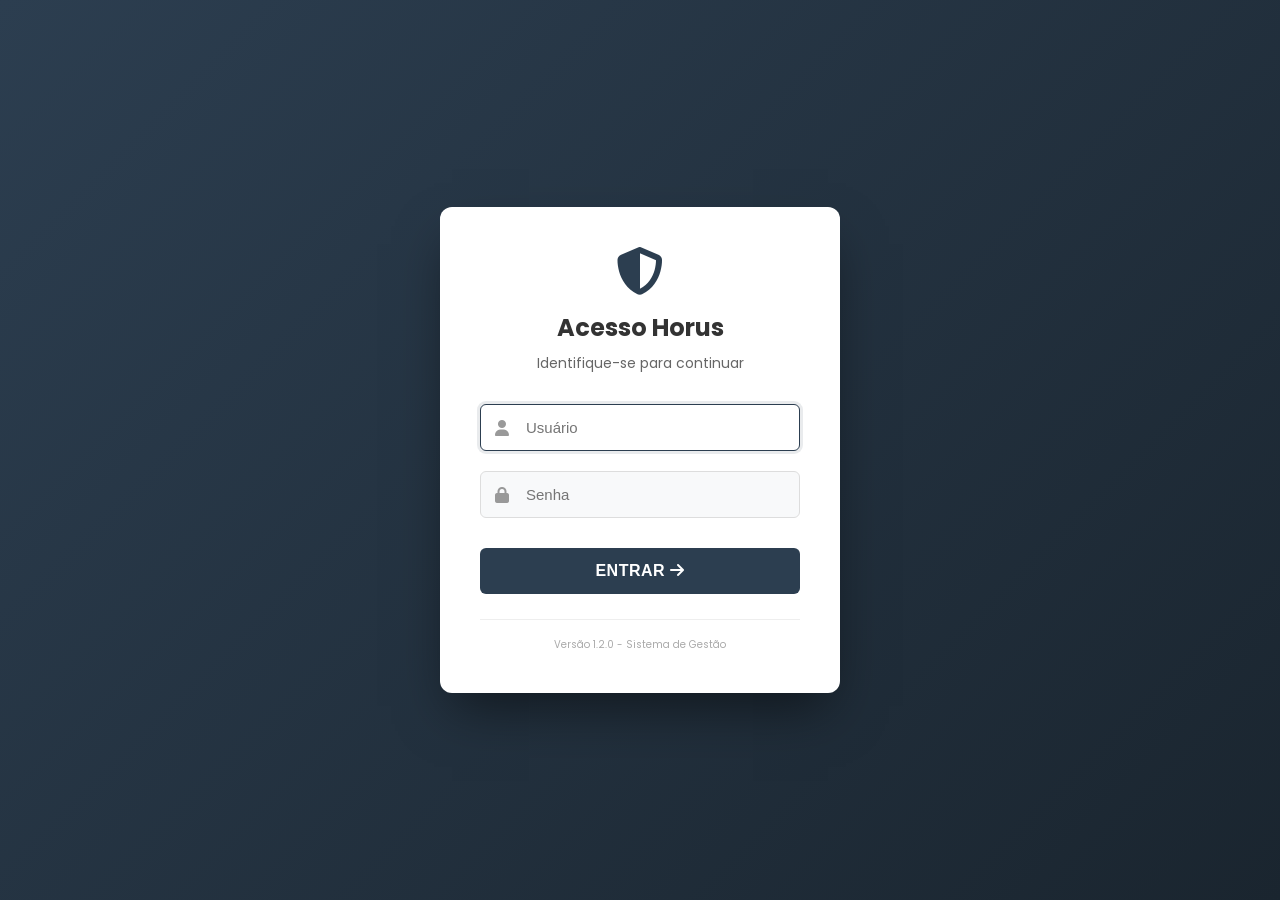
==== src/main/resources/static/index.html @ bf4b73e5 "renomeação do html" ====
<!DOCTYPE html>
<html lang="pt-br">
<head>
    <meta charset="UTF-8">
    <meta http-equiv="X-UA-Compatible" content="IE=edge">
    <meta name="viewport" content="width=device-width, initial-scale=1.0">
    <title>Sistema de Gestão Integrada</title>
    <link rel="preconnect" href="https://fonts.googleapis.com">
    <link rel="preconnect" href="https://fonts.gstatic.com" crossorigin>
    <link href="https://fonts.googleapis.com/css2?family=Poppins:wght@300;400;500;600;700&display=swap" rel="stylesheet">
    <link rel="stylesheet" href="https://cdnjs.cloudflare.com/ajax/libs/font-awesome/6.4.0/css/all.min.css">
    <link rel="stylesheet" href="./css/style.css">
</head>
<body>

    <div class="navbar">
        <a href="#" style="pointer-events: none; margin-bottom: 20px; color: var(--accent-color)">
            <i class="fas fa-car-alt" style="font-size: 28px;"></i>
        </a>

        <a href="#" class="nav-item" id="produtosBtn">
            <i class="fas fa-box-open"></i>
            <span class="nav-text">Produtos</span>
        </a>

        <a href="#" class="nav-item" id="caixaBtn">
            <i class="fas fa-cash-register"></i> 
            <span class="nav-text">Caixa</span>
        </a>

        <a href="#" class="nav-item" id="relatoriosBtn">
            <i class="fas fa-file-alt"></i> 
            <span class="nav-text">Relatórios</span>
        </a>
    </div>

    <div id="modalPesquisa" class="modal-overlay" style="display: none;">
        <div class="modal-content">
            <div class="modal-header">
                <h3>Pesquisar Produto</h3>
                <span class="close-modal">&times;</span>
            </div>
            
            <div class="modal-body">
                <input type="text" id="inputBuscaModal" placeholder="Digite o nome para buscar..." autocomplete="off">
                <div id="listaResultadosModal" class="lista-resultados">
                    <p style="color: #999; text-align: center;">Digite algo para pesquisar...</p>
                </div>
            </div>
        </div>
    </div>
    

    <div id="produtosDiv" class="draggable">
        <div class="headerjanela" id="produtosDivheader">
            <div style="display: flex; align-items: center;">
                <i class="fas fa-box-open me-2" id="iconeJanelaPrincipal"></i>
                <i class="fas fa-arrow-left me-2" id="btnVoltarProdutos" style="display: none; cursor: pointer; margin-right: 10px;"></i>
                <span id="tituloJanelaProdutos">Cadastro Geral de Produtos</span>
            </div>
            <span class="close-btn"><i class="fas fa-times"></i></span>
        </div>

        <div class="window-content">
            
            <div id="conteudoMenuProdutos">
                <div class="menu-interno-container">
                    <button class="botaoJanela" id="btnNovoProduto">
                        <i class="fas fa-plus-circle"></i> Cadastrar
                    </button>
                    <button class="botaoJanela">
                        <i class="fas fa-search"></i> Consultar
                    </button>
                </div>
            </div>

            <div id="conteudoFormProdutos" style="display: none;">
                <form class="form-container" id="formSalvarProduto">
                    <input type="hidden" id="produtoId">

                    <label for="produtoCodigo">Código de Barras:</label>
                    <input type="text" id="produtoCodigo" class="input-bloqueado" required placeholder="Digite o código">

                    <label for="produtoNome">Nome:</label>
                    <input type="text" id="produtoNome" required placeholder="Digite o nome do produto">

                    <label for="produtoValor">Valor:</label>
                    <input type="text" id="produtoValor" placeholder="0,00" required oninput="mascaraMoeda(this)">
                    
                    <div style="margin-top: 15px;">
                        <button type="submit" style="background-color: #28a745; color: white;">
                            <i class="fas fa-save"></i> Salvar
                        </button>
                    </div>
                </form>
            </div>

            <div id="conteudoConsultaProdutos" style="display: none; height: 100%; flex-direction: column;">
                
                <div class="filtro-container" style="display: flex; gap: 10px; margin-bottom: 15px;">
                    <input type="text" id="filtroNomeProduto" placeholder="Filtrar por nome..." style="flex: 1; padding: 10px; border: 1px solid #ccc; border-radius: 4px;">
                    <button id="btnPesquisarProduto" class="botaoJanela" onclick="buscarProdutosAPI()" style="width: auto; padding: 0 15px; min-width: auto; flex-direction: row;">
                        <i class="fas fa-search"></i> Pesquisar
                    </button>
                </div>

                <div style="overflow-y: auto; flex: 1; border: 1px solid #ddd; border-radius: 4px;">
                    <table id="tabelaProdutos" style="width: 100%; border-collapse: collapse; font-size: 14px;">
                        <thead style="background-color: #f2f2f2; position: sticky; top: 0; z-index: 1;">
                            <tr>
                                <th style="padding: 10px; text-align: left; border-bottom: 1px solid #ddd;">Cód. Barras</th>
                                <th style="padding: 10px; text-align: left; border-bottom: 1px solid #ddd;">Nome</th>
                                <th style="padding: 10px; text-align: right; border-bottom: 1px solid #ddd;">Valor</th>
                                <th style="padding: 10px; text-align: center; border-bottom: 1px solid #ddd; width: 80px;">Ações</th>
                            </tr>
                        </thead>
                        <tbody id="tabelaProdutosCorpo">
                            </tbody>
                    </table>
                </div>
            </div>

        </div>
    </div>


    <div id="caixaDiv" class="draggable">
        <div class="headerjanela" id="caixaDivheader">
            <div style="display: flex; align-items: center;">
                <i class="fas fa-cash-register me-2"></i>
                <span>Frente de Caixa</span>
            </div>
            <span class="close-btn"><i class="fas fa-times"></i></span>
        </div>

        <div class="window-content" style="padding: 15px;">
            <div id="conteudoCaixa" style="height: 100%;">
                <div style="display: flex; gap: 20px; height: 100%;">
                    
                    <div style="flex: 2; display: flex; flex-direction: column; gap: 10px;">
                        <div class="input-group-search">
                            <button type="button" onclick="abrirModalPesquisaParaCaixa()" title="Pesquisar Produto" style="background-color: #333; color: white; border: none; padding: 10px 15px; border-radius: 4px 0 0 4px; cursor: pointer;">
                                <i class="fas fa-search"></i>
                            </button>
                            <input type="text" id="caixaBuscaProduto" placeholder="F2 - Pesquisar Produto" readonly style="flex: 1; padding: 10px; border: 1px solid #ccc; border-radius: 0 4px 4px 0;">
                        </div>

                        <button onclick="toggleLeitorBarras()" style="width: 100%; margin-bottom: 10px; padding: 10px; background: #6c757d; color: white; border: none; border-radius: 4px; cursor: pointer; display: flex; align-items: center; justify-content: center; gap: 10px;">
                            <i class="fas fa-barcode"></i> Ativar Leitor de Código de Barras
                        </button>

                        <div id="painelLeitorBarras" style="display: none; background: #e2e6ea; padding: 10px; border-radius: 4px; border: 2px solid #6c757d; margin-bottom: 10px;">
                            <div style="display: flex; gap: 5px;">
                                <input type="text" id="inputCodigoBarras" placeholder="Aguardando leitura do código..." 
                                    style="flex: 1; padding: 10px; border: 1px solid #ccc; border-radius: 4px;"
                                    autocomplete="off">
                                
                                <button onclick="toggleLeitorBarras()" title="Fechar Leitor" style="background: #dc3545; color: white; border: none; padding: 0 15px; border-radius: 4px; cursor: pointer;">
                                    <i class="fas fa-times"></i>
                                </button>
                            </div>
                            <small style="color: #666; font-size: 11px; margin-top: 5px; display: block;">
                                <i class="fas fa-info-circle"></i> Passe o leitor ou digite e pressione Enter.
                            </small>
                        </div>


                        <div style="flex: 1; border: 1px solid #ddd">

                        <div style="flex: 1; border: 1px solid #ddd; border-radius: 4px; overflow-y: auto; background: white;">
                            <table style="width: 100%; border-collapse: collapse;">
                                <thead style="background: #f8f9fa; position: sticky; top: 0;">
                                    <tr>
                                        <th style="padding: 10px; text-align: left; border-bottom: 1px solid #eee;">Produto</th>
                                        <th style="padding: 10px; text-align: center; border-bottom: 1px solid #eee;">Qtd</th>
                                        <th style="padding: 10px; text-align: right; border-bottom: 1px solid #eee;">Unit.</th>
                                        <th style="padding: 10px; text-align: right; border-bottom: 1px solid #eee;">Total</th>
                                        <th style="width: 50px; border-bottom: 1px solid #eee;"></th>
                                    </tr>
                                </thead>
                                <tbody id="tabelaCarrinho"></tbody>
                            </table>
                        </div>
                    </div>

                    <div style="flex: 1; background: #fff; padding: 20px; border-radius: 8px; border: 1px solid #ddd; display: flex; flex-direction: column; gap: 10px;">
                        <h2 style="margin: 0; border-bottom: 1px solid #eee; padding-bottom: 10px; font-size: 18px;">Resumo</h2>

                        <div style="display: flex; justify-content: space-between;">
                            <span>Subtotal:</span>
                            <span id="lblSubtotal">R$ 0,00</span>
                        </div>

                        <div>
                            <label style="font-size: 12px;">Desconto (R$):</label>
                            <input type="text" id="inputDesconto" placeholder="R$ 0,00" 
                                oninput="mascaraMoeda(this); calcularTotaisCaixa()" 
                                class="form-control" style="width: 100%; padding: 8px;">
                        </div>

                        <div>
                            <label style="font-size: 12px;">Acréscimo (R$):</label>
                            <input type="text" id="inputAcrescimo" placeholder="R$ 0,00" 
                                oninput="mascaraMoeda(this); calcularTotaisCaixa()" 
                                class="form-control" style="width: 100%; padding: 8px;">
                        </div>

                        <div style="display: flex; justify-content: space-between; font-size: 20px; font-weight: bold; color: #28a745; margin-top: 5px;">
                            <span>TOTAL:</span>
                            <span id="lblTotalFinal">R$ 0,00</span>
                        </div>

                        <hr style="width: 100%; border: 0; border-top: 1px solid #eee;">

                        <div style="margin-top: 15px;">
                            <label style="font-size: 12px; font-weight: bold; color: #333; margin-bottom: 5px; display: block;">Formas de Pagamento:</label>
                            
                            <div style="display: grid; grid-template-columns: 1fr 1fr 1fr 1fr; gap: 5px;">
                                
                                <div>
                                    <label style="font-size: 10px;">Dinheiro</label>
                                    <input type="tel" id="inputPagDinheiro" placeholder="R$ 0,00" class="form-control" 
                                        style="width: 100%; padding: 5px; font-size: 13px; text-align: right;"
                                        oninput="mascaraMoeda(this); calcularTotaisCaixa()">
                                </div>

                                <div>
                                    <label style="font-size: 10px;">PIX</label>
                                    <input type="tel" id="inputPagPix" placeholder="R$ 0,00" class="form-control" 
                                        style="width: 100%; padding: 5px; font-size: 13px; text-align: right;"
                                        oninput="mascaraMoeda(this); calcularTotaisCaixa()">
                                </div>

                                <div>
                                    <label style="font-size: 10px;">Crédito</label>
                                    <input type="tel" id="inputPagCredito" placeholder="R$ 0,00" class="form-control" 
                                        style="width: 100%; padding: 5px; font-size: 13px; text-align: right;"
                                        oninput="mascaraMoeda(this); calcularTotaisCaixa()">
                                </div>

                                <div>
                                    <label style="font-size: 10px;">Débito</label>
                                    <input type="tel" id="inputPagDebito" placeholder="R$ 0,00" class="form-control" 
                                        style="width: 100%; padding: 5px; font-size: 13px; text-align: right;"
                                        oninput="mascaraMoeda(this); calcularTotaisCaixa()">
                                </div>
                            </div>
                        </div>

                        <div>
                            <label style="font-size: 12px;">Parcelas:</label>
                            <input type="number" id="inputParcelas" value="1" min="1" style="width: 100%; padding: 8px; border: 1px solid #ddd; border-radius: 4px;">
                        </div>

                        <hr style="width: 100%; border: 0; border-top: 1px solid #eee; margin: 15px 0;">

                        <div>
                            <label style="font-size: 12px; font-weight: bold; color: #333;">Valor Pago Total (R$):</label>
                            <input type="text" 
                                id="inputValorPago" 
                                value="R$ 0,00" 
                                readonly 
                                class="form-control" 
                                style="width: 100%; padding: 10px; font-size: 18px; text-align: right; border: 1px solid #ccc; background-color: #e9ecef; color: #333; font-weight: bold; border-radius: 4px;">
                        </div>

                        <div style="display: flex; justify-content: space-between; align-items: center; margin-top: 15px; margin-bottom: 15px; background-color: #f8f9fa; padding: 10px; border-radius: 6px; border: 1px solid #dee2e6;">
                            
                            <div style="text-align: left;">
                                <span style="font-size: 13px; color: #666; font-weight: 500;">Falta Pagar:</span>
                                <br>
                                <span id="lblAreceber" style="font-size: 20px; font-weight: bold; color: #dc3545;">R$ 0,00</span>
                            </div>

                            <div style="width: 1px; height: 40px; background-color: #ccc;"></div>

                            <div style="text-align: right;">
                                <span style="font-size: 13px; color: #666; font-weight: 500;">Troco:</span>
                                <br>
                                <span id="lblTroco" style="font-size: 20px; font-weight: bold; color: #28a745;">R$ 0,00</span>
                            </div>

                        </div>

                        <button onclick="finalizarVenda()" style="margin-top: auto; padding: 12px; background: #007bff; color: white; border: none; border-radius: 4px; font-weight: bold; cursor: pointer;">
                            <i class="fas fa-check"></i> Finalizar
                        </button>
                    </div>
                </div>
            </div>
        </div>
    </div>


    <div id="relatoriosDiv" class="draggable">
        <div class="headerjanela" id="relatoriosDivheader">
            <div style="display: flex; align-items: center;">
                <i class="fas fa-file-invoice-dollar me-2" id="iconeJanelaRelatorios"></i>
                <i class="fas fa-arrow-left me-2" id="btnVoltarRelatorios" style="display: none; cursor: pointer; margin-right: 10px;" title="Voltar"></i>
                <span id="tituloJanelaRelatorios">Central de Relatórios</span>
            </div>
            <span class="close-btn" onclick="fecharJanelaRelatorios()"><i class="fas fa-times"></i></span>
        </div>
        
        <div class="window-content">
            
            <div id="conteudoMenuRelatorios">
                <div class="menu-interno-container">
                    <button class="botaoJanela" id="btnAbrirRelVendas">
                        <i class="fas fa-chart-line"></i> Relatório de Vendas
                    </button>
                    <button class="botaoJanela" id="btnGerarBarcode">
                        <i class="fas fa-barcode"></i> Código de Barras
                    </button>
                    <button class="botaoJanela" id="btnAbrirEtiqueta">
                        <i class="fas fa-tags"></i> Etiqueta de Preço
                    </button>
                </div>
            </div>

            <div id="conteudoFormVendas" style="display: none;">
                <form class="form-container" id="formRelatorioVendas">
                    <div style="display: flex; gap: 10px;">
                        <div style="flex: 1;">
                            <label>Data Inicial:</label>
                            <input type="date" id="relDataInicio" required class="form-control">
                        </div>
                        <div style="flex: 1;">
                            <label>Data Final:</label>
                            <input type="date" id="relDataFim" required class="form-control">
                        </div>
                    </div>

                    <label>Forma de Pagamento:</label>
                    <select id="relFormaPagamento" class="form-control">
                        <option value="TODAS">Todas</option>
                        <option value="DINHEIRO">Dinheiro</option>
                        <option value="PIX">PIX</option>
                        <option value="CREDITO">Crédito</option>
                        <option value="DEBITO">Débito</option>
                    </select>

                    <label>Filtrar Produtos (Opcional):</label>
                    <div id="listaProdutosCheck" style="height: 120px; overflow-y: auto; border: 1px solid #ccc; padding: 5px; background: #fff; border-radius: 4px;">
                        <small style="color:#666">Carregando produtos...</small>
                    </div>
                    <div style="text-align: right; margin-bottom: 10px;">
                        <small style="cursor: pointer; color: blue;" onclick="marcarTodosProdutos(true)">Marcar Todos</small> | 
                        <small style="cursor: pointer; color: blue;" onclick="marcarTodosProdutos(false)">Desmarcar</small>
                    </div>

                    <button type="button" onclick="gerarRelatorioVendasPDF()" class="btn-verde" style="width: 100%;">
                        <i class="fas fa-file-pdf"></i> Gerar Relatório PDF
                    </button>
                </form>
            </div>

            <div id="conteudoFormBarcode" style="display: none;">
                <form class="form-container" id="formBarcode">
                    <label>Quantidade de Etiquetas:</label>
                    <input type="number" id="relatorioQtd" min="1" value="1" class="form-control">
                    <label>Posição Inicial (1 a 126):</label>
                    <input type="number" id="relatorioPosicao" min="1" max="126" value="1" class="form-control">
                    <button type="submit" id="btnAcaoGerarBarcode"><i class="fas fa-print"></i> Gerar</button>
                </form>
            </div>

            <div id="conteudoFormEtiqueta" style="display: none;">
                <form class="form-container" id="formEtiqueta">
                    <label>Produto:</label>
                    <div class="input-group-search">
                        <button type="button" id="btnAbrirModal" style="background-color: #333; color: white; border: none; padding: 10px;"><i class="fas fa-search"></i></button>
                        <input type="text" id="displayNomeProduto" placeholder="Selecione..." readonly required style="flex: 1;">
                        <input type="hidden" id="etiquetaIdProduto">
                    </div>
                    <label>Qtd Cópias:</label>
                    <input type="number" id="etiquetaQtdCopias" min="1" value="1" class="form-control">
                    <button type="submit" id="btnGerarEtiqueta"><i class="fas fa-print"></i> Gerar Etiquetas</button>
                </form>
            </div>

        </div>
    </div>

    <div id="login-overlay">
        <div class="login-container-box">
            <div class="login-header">
                <i class="fas fa-shield-alt logo-login"></i>
                <h2>Acesso Horus</h2>
                <p>Identifique-se para continuar</p>
            </div>

            <form id="formLoginFake" onsubmit="event.preventDefault(); realizarLoginVisual();">
                <div class="input-group-login">
                    <i class="fas fa-user"></i>
                    <input type="text" id="loginUsuario" placeholder="Usuário" autocomplete="off">
                </div>

                <div class="input-group-login">
                    <i class="fas fa-lock"></i>
                    <input type="password" id="loginSenha" placeholder="Senha">
                </div>

                <button type="submit" class="btn-login-entrar">
                    ENTRAR <i class="fas fa-arrow-right ms-2"></i>
                </button>
            </form>
            
            <div class="login-footer">
                <small>Versão 1.2.0 - Sistema de Gestão</small>
            </div>
        </div>
    </div>

    <script src="./js/barcode.js"></script>
    <script src="./js/janelas.js"></script>
    <script src="./js/navegacao.js"></script>
    <script src="./js/relatorios.js"></script>
    <script src="./js/etiquetas.js"></script>
    <script src="./js/caixa.js"></script> 
    <script src="./js/main.js"></script> 

</body>
</html>
---- src/main/resources/static/css/style.css ----
/* --- MANTENDO EXATAMENTE A MESMA ESTILIZAÇÃO ANTERIOR --- */

:root {
    --bg-overlay: rgba(15, 23, 42, 0.85);
    --sidebar-bg: #0f172a;
    --window-header-bg: #1e293b;
    --window-body-bg: #f8fafc;
    --accent-color: #0066FF; 
    --accent-hover: #0052cc;
    --text-light: #e2e8f0;
    --text-dark: #334155;
    --text-muted: #94a3b8;
    --border-radius-lg: 16px;
    --border-radius-md: 10px;
    --shadow-window: 0 25px 50px -12px rgba(0, 0, 0, 0.5);
}

* { margin: 0; padding: 0; box-sizing: border-box; }

body {
    font-family: 'Poppins', sans-serif;
    background: linear-gradient(var(--bg-overlay), var(--bg-overlay)), url('../images/image_0.png');
    background-size: cover;
    background-position: center;
    background-attachment: fixed;
    height: 100vh;
    overflow: hidden;
}

/* --- Navbar Lateral --- */
.navbar {
    width: 70px;
    height: 100vh;
    position: fixed;
    top: 0; left: 0;
    background: var(--sidebar-bg);
    border-right: 1px solid rgba(255,255,255,0.05);
    display: flex;
    flex-direction: column;
    align-items: center;
    transition: all 0.4s cubic-bezier(0.4, 0, 0.2, 1);
    z-index: 100;
    box-shadow: 5px 0 15px rgba(0,0,0,0.3);
    padding-top: 20px;
    overflow-y: auto; /* Permite rolagem se muitos itens */
    scrollbar-width: none; /* Firefox */
}
.navbar::-webkit-scrollbar { display: none; } /* Chrome/Safari */

.navbar:hover {
    width: 240px; /* Aumentei um pouco para caber nomes maiores */
    align-items: flex-start;
}

.navbar a {
    width: 90%;
    margin: 5px auto;
    padding: 15px;
    text-decoration: none;
    color: var(--text-muted);
    border-radius: var(--border-radius-md);
    display: flex;
    align-items: center;
    justify-content: center;
    transition: all 0.3s ease;
    position: relative;
    flex-shrink: 0;
}

.navbar a i {
    font-size: 20px;
    min-width: 30px;
    text-align: center;
}

.navbar a .nav-text {
    display: none;
    margin-left: 15px;
    font-weight: 500;
    white-space: nowrap;
    opacity: 0;
    transition: opacity 0.3s ease 0.1s;
    font-size: 14px;
}

.navbar:hover a { justify-content: flex-start; padding-left: 20px; }
.navbar:hover a .nav-text { display: inline-block; opacity: 1; }

.navbar a:hover {
    background-color: rgba(255, 255, 255, 0.1);
    color: var(--accent-color);
}

.navbar a:hover::before {
    content: '';
    position: absolute; left: -10px; height: 80%; width: 4px;
    background-color: var(--accent-color);
    border-radius: 0 4px 4px 0;
}

/* --- Janelas (Modais) --- */
.draggable {
    position: absolute;
    background-color: var(--window-body-bg);
    border-radius: var(--border-radius-lg);
    width: 750px;
    max-width: 95vw;
    height: 650px;
    max-height: 90vh;
    z-index: 9;
    overflow-y: auto;
    box-shadow: var(--shadow-window);
    display: none;
    border: 1px solid rgba(255,255,255,0.1);
    opacity: 0;
    transform: scale(0.95);
    transition: opacity 0.3s ease, transform 0.3s cubic-bezier(0.34, 1.56, 0.64, 1);
    box-shadow: 0 15px 35px rgba(0, 0, 0, 0.25), 0 5px 15px rgba(0, 0, 0, 0.1);
}



.draggable.is-visible {
    display: block;
    opacity: 1;
    transform: scale(1) translate(0, 0) !important;
}

.headerjanela {
    padding: 15px 25px;
    cursor: move;
    background-color: var(--window-header-bg);
    color: var(--text-light);
    display: flex;
    justify-content: space-between;
    align-items: center;
    border-radius: var(--border-radius-lg) var(--border-radius-lg) 0 0;
    font-weight: 600;
    border-bottom: 1px solid rgba(255,255,255,0.05);
}

.close-btn {
    cursor: pointer;
    color: var(--text-muted);
    font-size: 20px;
    transition: color 0.2s;
    padding: 5px;
}
.close-btn:hover { color: #ef4444; }

.window-content { padding: 30px; color: var(--text-dark); }

.menu-interno-container {
    display: flex;
    gap: 15px;
    justify-content: flex-start; /* Alinhado à esquerda/grid */
    flex-wrap: wrap;
    margin-top: 10px;
}

.botaoJanela {
    padding: 15px 20px;
    min-width: 140px;
    text-align: center;
    background-color: white;
    color: var(--text-dark);
    border: 1px solid #e2e8f0;
    border-radius: var(--border-radius-md);
    cursor: pointer;
    font-weight: 500;
    font-family: 'Poppins', sans-serif;
    transition: all 0.2s;
    box-shadow: 0 2px 4px rgba(0,0,0,0.05);
    display: flex;
    flex-direction: column;
    align-items: center;
    gap: 10px;
}

.botaoJanela i {
    font-size: 24px;
    color: var(--window-header-bg);
    transition: color 0.2s;
}

.botaoJanela:hover {
    border-color: var(--accent-color);
    transform: translateY(-3px);
    box-shadow: 0 8px 15px rgba(0, 102, 255, 0.1);
}

.botaoJanela:hover i { color: var(--accent-color); }

/* Formulários (Escondidos por padrão, estrutura base) */
.form-container { padding: 10px 30px 30px 30px; }
.form-container label { display: block; margin-top: 20px; margin-bottom: 8px; font-weight: 600; color: var(--text-dark); font-size: 0.9rem; }
.form-container input, .form-container select {
    padding: 12px 15px; margin-bottom: 5px; border: 2px solid #e2e8f0; border-radius: var(--border-radius-md);
    background-color: white; width: 100%; font-family: 'Poppins', sans-serif; outline: none; transition: all 0.3s;
}
.form-container input:focus { border-color: var(--accent-color); box-shadow: 0 0 0 3px rgba(0, 102, 255, 0.15); }
.form-container button[type="submit"] {
    background-color: var(--accent-color); color: white; border: none; padding: 15px; border-radius: var(--border-radius-md);
    cursor: pointer; width: 100%; margin-top: 30px; font-weight: 600; transition: background-color 0.2s;
}
.form-container button[type="submit"]:hover { background-color: var(--accent-hover); }

/* Container das sugestões */
.sugestoes-box {
    position: absolute;
    top: 100%; /* Logo abaixo do input */
    left: 0;
    right: 0;
    background: white;
    border: 1px solid #ccc;
    border-top: none;
    max-height: 200px;
    overflow-y: auto;
    z-index: 1000;
    box-shadow: 0 4px 6px rgba(0,0,0,0.1);
}

/* Item individual da lista */
.sugestao-item {
    padding: 10px;
    cursor: pointer;
    border-bottom: 1px solid #eee;
    color: #333;
}

.sugestao-item:hover {
    background-color: #f0f0f0;
}

/* Item selecionado (opcional) */
.sugestao-item strong {
    color: #000;
}

/* Container do Input com Botão na Esquerda */
.input-group-search {
    display: flex;
    align-items: center;
    margin-bottom: 15px;
}

.input-group-search button {
    background-color: #333; /* Cor do botão */
    color: white;
    border: 1px solid #333;
    padding: 10px 15px;
    cursor: pointer;
    border-radius: 4px 0 0 4px; /* Arredonda esquerda */
}

.input-group-search input {
    flex: 1; /* Ocupa o resto do espaço */
    padding: 10px;
    border: 1px solid #ccc;
    border-left: none; /* Remove borda duplicada */
    border-radius: 0 4px 4px 0; /* Arredonda direita */
    background-color: #f9f9f9; /* Cor de fundo de campo bloqueado */
    cursor: not-allowed; /* Indica que não pode digitar */
}

/* style.css */
.modal-overlay {
    position: fixed; /* Garante que fixa na tela inteira, independente da janela */
    top: 0;
    left: 0;
    width: 100%;
    height: 100%;
    background-color: rgba(0,0,0,0.5); /* Fundo escuro transparente */
    z-index: 9999; /* Z-INDEX ALTÍSSIMO para ficar acima de tudo */
    display: none; /* Começa escondido */
    justify-content: center; /* Centraliza o conteúdo */
    align-items: center;
}

.modal-content {
    background: white;
    padding: 20px;
    border-radius: 8px;
    width: 500px;
    max-width: 90%;
    /* Removemos posicionamento absoluto se usarmos flex no overlay */
    position: relative; 
    box-shadow: 0 5px 15px rgba(0,0,0,0.3);
}

.modal-header {
    padding: 15px;
    background: #f1f1f1;
    border-bottom: 1px solid #ddd;
    border-radius: 8px 8px 0 0;
    display: flex;
    justify-content: space-between;
    align-items: center;
}

.modal-body {
    padding: 20px;
}

.close-modal {
    font-size: 24px;
    font-weight: bold;
    cursor: pointer;
    color: #666;
}

.close-modal:hover { color: #000; }

#inputBuscaModal {
    width: 100%;
    padding: 10px;
    margin-bottom: 15px;
    box-sizing: border-box; /* Importante para não estourar a largura */
}

/* Lista de Resultados dentro do Modal */
.lista-resultados {
    max-height: 250px;
    overflow-y: auto;
    border: 1px solid #eee;
}

.item-produto {
    padding: 10px;
    border-bottom: 1px solid #eee;
    cursor: pointer;
    transition: background 0.2s;
}

.item-produto:hover {
    background-color: #e9f5ff; /* Azulzinho ao passar o mouse */
}

@keyframes fadeIn {
    from { opacity: 0; transform: translateY(-20px); }
    to { opacity: 1; transform: translateY(0); }
}

.btn-excluir {
    background: transparent;
    border: none;
    color: #666;
    cursor: pointer;
    padding: 8px;
    border-radius: 4px;
    transition: all 0.2s;
    font-size: 16px;
}

.btn-excluir:hover {
    background-color: #fee2e2; /* Fundo vermelho claro */
    color: #ef4444; /* Ícone vermelho vivo */
}

.btn-editar {
    background: transparent;
    border: none;
    color: #666;
    cursor: pointer;
    padding: 8px;
    border-radius: 4px;
    transition: all 0.2s;
    font-size: 16px;
    margin-right: 5px;
}

.btn-editar:hover {
    background-color: #e0f2fe; /* Azul claro */
    color: #0284c7; /* Azul forte */
}

/* --- ESTILOS ESPECÍFICOS DO CAIXA --- */

/* Ajuste de altura para a tabela não estourar a janela */
#caixaDiv .window-content {
    overflow: hidden; /* Remove rolagem dupla */
    padding-bottom: 0;
}

/* Tabela do Carrinho */
#tabelaCarrinho tr:nth-child(even) {
    background-color: #f9f9f9;
}
#tabelaCarrinho td {
    border-bottom: 1px solid #eee;
    vertical-align: middle;
}

/* Botão de remover item (vermelho discreto) */
.btn-remover-item {
    background: transparent;
    border: none;
    color: #ff4d4d;
    cursor: pointer;
    font-size: 16px;
    padding: 5px 10px;
    border-radius: 4px;
    transition: background 0.2s;
}
.btn-remover-item:hover {
    background-color: #ffe6e6;
}

/* Painel da Direita (Resumo e Pagamento) */
#lblSubtotal {
    font-weight: 500;
    color: #555;
}

/* Inputs do painel direito (Desconto, Acréscimo) */
#caixaDiv input.form-control,
#caixaDiv select {
    background-color: #f8f9fa;
    border: 1px solid #ced4da;
    transition: border-color 0.2s;
}
#caixaDiv input.form-control:focus,
#caixaDiv select:focus {
    background-color: #fff;
    border-color: #007bff;
    outline: none;
}

/* Destaque do Total Final */
#lblTotalFinal {
    font-size: 26px;
    font-weight: 700;
    letter-spacing: -0.5px;
}

/* Botão Finalizar Venda */
#caixaDiv button[onclick="finalizarVenda()"] {
    background-color: #28a745; /* Verde Sucesso */
    transition: background-color 0.2s, transform 0.1s;
}
#caixaDiv button[onclick="finalizarVenda()"]:hover {
    background-color: #218838;
}
#caixaDiv button[onclick="finalizarVenda()"]:active {
    transform: scale(0.98);
}

/* =================================================================
   ESTILOS DA TELA DE LOGIN (OVERLAY) - VERSÃO FINAL
   ================================================================= */

#login-overlay {
    position: fixed !important; /* Força ficar fixo na tela */
    top: 0;
    left: 0;
    width: 100vw;
    height: 100vh;
    
    /* Gradiente Profissional Escuro */
    background: linear-gradient(135deg, #2c3e50 0%, #1a252f 100%);
    
    /* Z-INDEX EXTREMO: Garante que fique acima de modais, caixa e tudo */
    z-index: 2147483647 !important;
    
    /* Centralização Flexbox */
    display: flex !important;
    justify-content: center;
    align-items: center;
    
    /* Configuração da Animação de Saída */
    transition: transform 0.8s cubic-bezier(0.77, 0, 0.175, 1), opacity 0.8s ease;
}

/* Classe adicionada pelo JS para "subir" a tela */
#login-overlay.unlocked {
    transform: translateY(-100vh); /* Move a tela inteira para cima */
    opacity: 0;
    pointer-events: none; /* Permite clicar no que está embaixo */
}

/* --- Caixa Central Branca --- */
.login-container-box {
    background-color: #ffffff;
    width: 90%;
    max-width: 400px;
    padding: 40px;
    border-radius: 12px;
    
    /* Sombra profunda para dar destaque */
    box-shadow: 0 25px 50px -12px rgba(0, 0, 0, 0.5);
    
    text-align: center;
    position: relative;
    
    /* Animação suave de entrada */
    animation: loginEntry 0.6s ease-out backwards;
}

@keyframes loginEntry {
    from { transform: scale(0.9) translateY(20px); opacity: 0; }
    to { transform: scale(1) translateY(0); opacity: 1; }
}

/* --- Elementos Internos --- */
.login-header { 
    margin-bottom: 30px; 
}

.login-header i.logo-login { 
    font-size: 48px; 
    color: #2c3e50; 
    margin-bottom: 15px; 
    display: block; 
}

.login-header h2 { 
    margin: 0; 
    font-size: 24px; 
    color: #333; 
    font-weight: 700;
}

.login-header p { 
    margin: 8px 0 0; 
    color: #666; 
    font-size: 14px; 
}

/* --- Inputs --- */
.input-group-login {
    position: relative;
    margin-bottom: 20px;
    text-align: left;
}

.input-group-login i {
    position: absolute;
    left: 15px;
    top: 50%;
    transform: translateY(-50%);
    color: #999;
    font-size: 16px;
    z-index: 2;
}

.input-group-login input {
    width: 100%;
    padding: 14px 15px 14px 45px; /* Espaço na esquerda para o ícone */
    border: 1px solid #ddd;
    background-color: #f8f9fa;
    border-radius: 6px;
    font-size: 15px;
    color: #333;
    outline: none;
    box-sizing: border-box; /* Garante que o padding não estoure a largura */
    transition: all 0.3s;
}

.input-group-login input:focus {
    border-color: #2c3e50;
    background-color: #fff;
    box-shadow: 0 0 0 3px rgba(44, 62, 80, 0.1);
}

/* --- Botão --- */
.btn-login-entrar {
    width: 100%;
    padding: 14px;
    background-color: #2c3e50; /* Cor Principal */
    color: white;
    border: none;
    border-radius: 6px;
    font-size: 16px;
    font-weight: 600;
    cursor: pointer;
    transition: background-color 0.3s, transform 0.2s;
    text-transform: uppercase;
    letter-spacing: 0.5px;
    margin-top: 10px;
}

.btn-login-entrar:hover {
    background-color: #1a252f;
    transform: translateY(-2px);
    box-shadow: 0 5px 15px rgba(44, 62, 80, 0.2);
}

.btn-login-entrar:active {
    transform: translateY(0);
}

.btn-login-entrar:disabled {
    background-color: #95a5a6;
    cursor: not-allowed;
    transform: none;
}

/* --- Rodapé --- */
.login-footer {
    margin-top: 25px;
    border-top: 1px solid #eee;
    padding-top: 15px;
    color: #aaa;
    font-size: 12px;
}
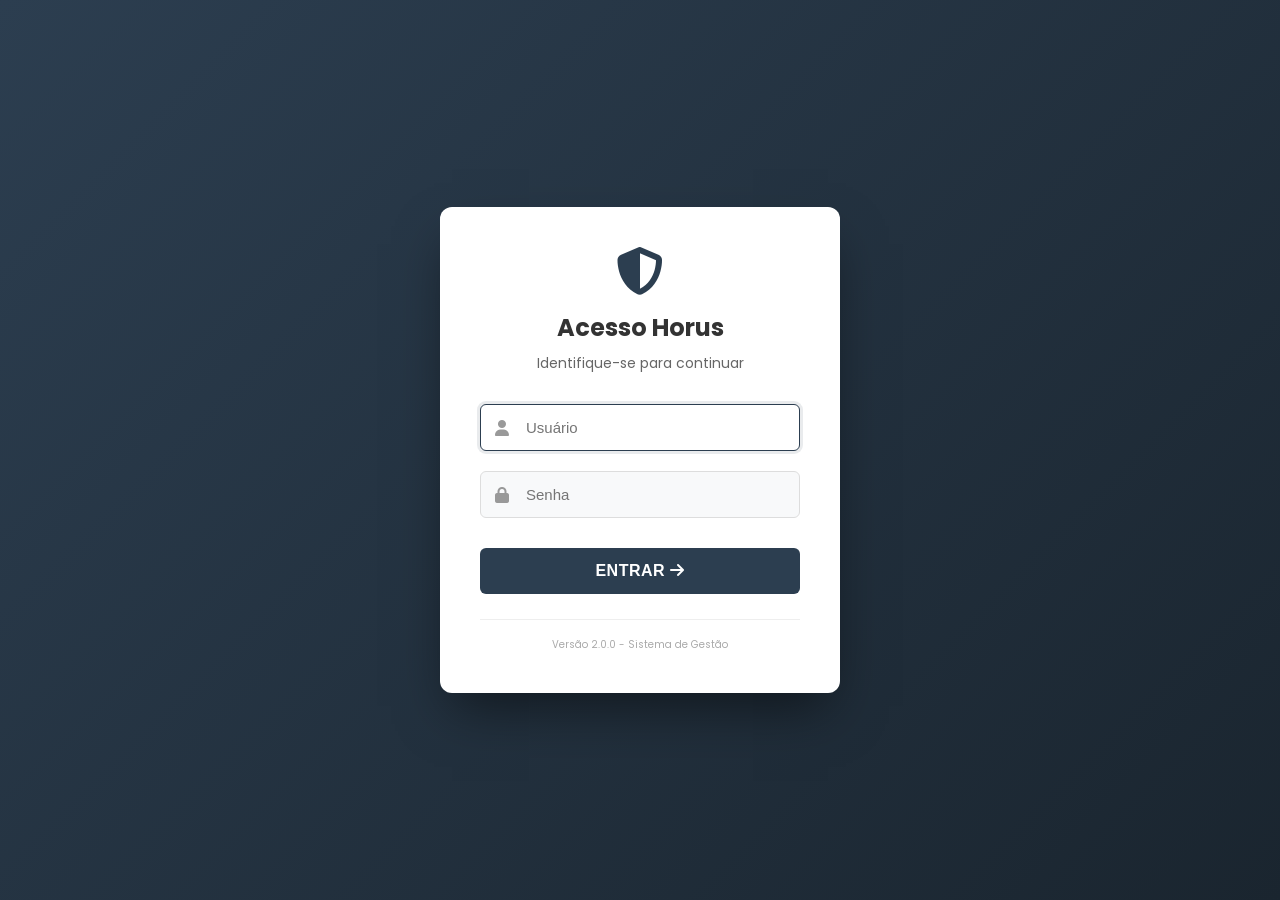
==== commit 64c6e434: "ajustes pequenos no html" ====
--- a/src/main/resources/static/index.html
+++ b/src/main/resources/static/index.html
@@ -4,7 +4,7 @@
     <meta charset="UTF-8">
     <meta http-equiv="X-UA-Compatible" content="IE=edge">
     <meta name="viewport" content="width=device-width, initial-scale=1.0">
-    <title>Sistema de Gestão Integrada</title>
+    <title>Horus - Sistema de Gestão Integrada</title>
     <link rel="preconnect" href="https://fonts.googleapis.com">
     <link rel="preconnect" href="https://fonts.gstatic.com" crossorigin>
     <link href="https://fonts.googleapis.com/css2?family=Poppins:wght@300;400;500;600;700&display=swap" rel="stylesheet">
@@ -15,7 +15,7 @@
 
     <div class="navbar">
         <a href="#" style="pointer-events: none; margin-bottom: 20px; color: var(--accent-color)">
-            <i class="fas fa-car-alt" style="font-size: 28px;"></i>
+            <i class="fas fa-eye-alt" style="font-size: 28px;"></i>
         </a>
 
         <a href="#" class="nav-item" id="produtosBtn">
@@ -407,7 +407,7 @@
             </form>
             
             <div class="login-footer">
-                <small>Versão 1.2.0 - Sistema de Gestão</small>
+                <small>Versão 2.0.0  - Sistema de Gestão</small>
             </div>
         </div>
     </div>
